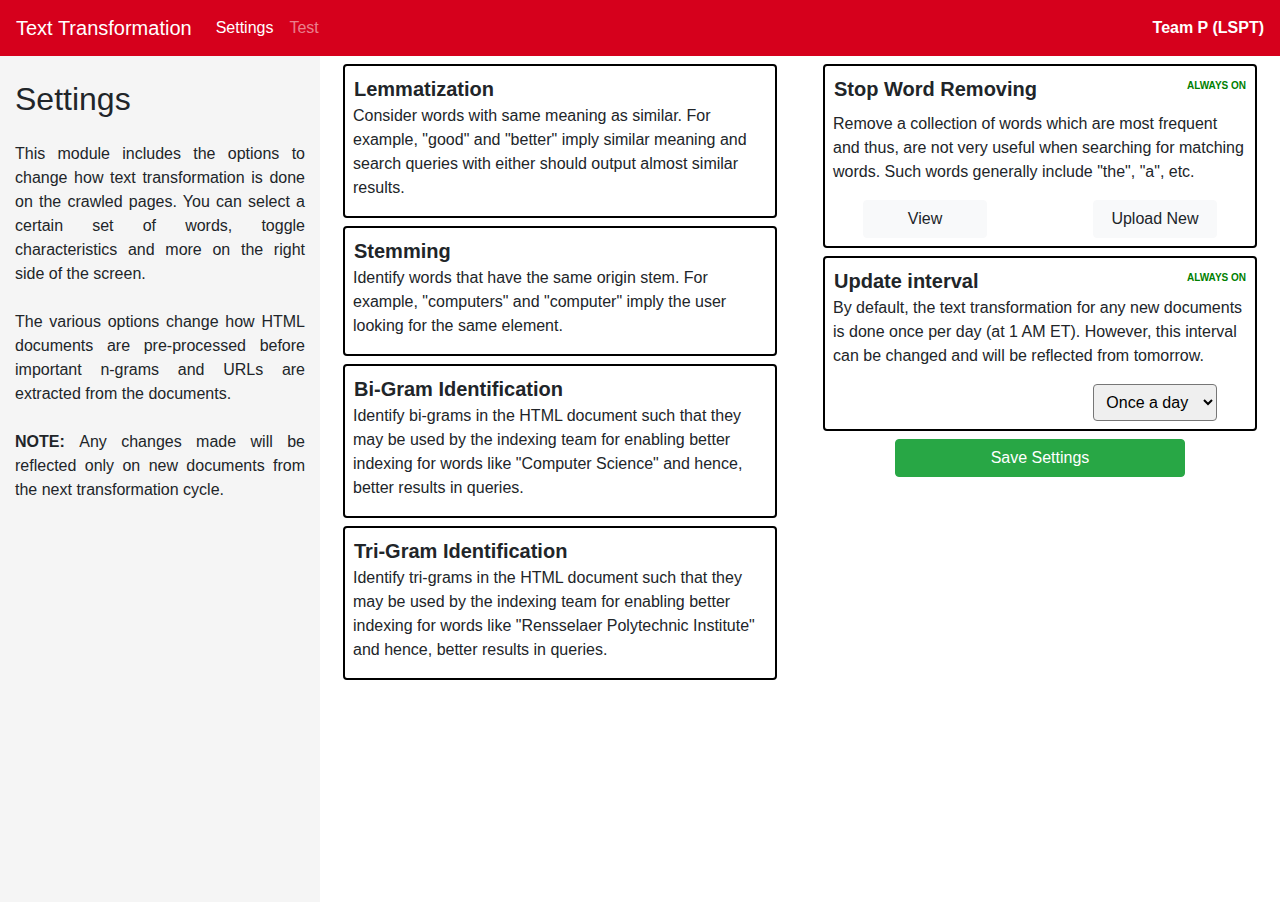
==== templates/index.html @ d432ef00 "Restructure code to support flask structuring" ====
<!DOCTYPE HTML>
<html lang="en">
  <head>
    <meta charset="utf-8">
    <meta name="viewport" content="width=device-width, initial-scale=1, shrink-to-fit=no">
    <link rel="stylesheet" href="https://maxcdn.bootstrapcdn.com/bootstrap/4.0.0/css/bootstrap.min.css" integrity="sha384-Gn5384xqQ1aoWXA+058RXPxPg6fy4IWvTNh0E263XmFcJlSAwiGgFAW/dAiS6JXm" crossorigin="anonymous">
    <link rel="stylesheet" href="https://pro.fontawesome.com/releases/v5.10.0/css/all.css" integrity="sha384-AYmEC3Yw5cVb3ZcuHtOA93w35dYTsvhLPVnYs9eStHfGJvOvKxVfELGroGkvsg+p" crossorigin="anonymous"/>
    <title>Text Transformation</title>
  </head>
  <body>
    <nav class="navbar navbar-expand-lg navbar-dark" style="background-color: #d6001c;">
      <a class="navbar-brand" href="#">Text Transformation</a>
      <button class="navbar-toggler" type="button" data-toggle="collapse" data-target="#mainNav" aria-controls="mainNav" aria-expanded="false" aria-label="Toggle navigation">
        <span class="navbar-toggler-icon"></span>
      </button>

      <div class="collapse navbar-collapse" id="mainNav">
        <ul class="navbar-nav mr-auto">
          <li class="nav-item active">
            <a class="nav-link" href="/">Settings<span class="sr-only">(current)</span></a>
          </li>
          <li class="nav-item">
            <a class="nav-link" href="/test">Test</a>
          </li>
        </ul>
        <div class="my-2" style="color: white;">
          <strong>Team P (LSPT)</strong>
        </div>
      </div>
    </nav>
    <div class="container-fluid" style="height: calc(100vh - 54px);">
      <div class="row" style="height: 100%;">
        <div class="col-lg-3" style="background-color: #F5F5F5">
          <h2 class="my-4">Settings</h2>
          <p class="text-justify">
            This module includes the options to change how text transformation is done on the crawled pages. You can select a certain set of words, toggle characteristics and more on the right side of the screen.<br><br>
            The various options change how HTML documents are pre-processed before important n-grams and URLs are extracted from the documents.<br><br>
            <strong>NOTE: </strong>Any changes made will be reflected only on new documents from the next transformation cycle.
          </p>
        </div>
        <div class="col-lg-9">
          <div class="row">
            <div class="col-md-6">
              <div class="box my-2 mx-2" style="border: 2px solid black; border-radius: 4px;">
                <div class="row pt-2">
                  <div class="col-9 pl-4" style="font-size: 20px; font-weight: bold;">
                    Lemmatization
                  </div>
                  <div class="col-3 pr-4 text-right" style="font-size: 24px; font-weight: bold;">
                    <i class="fa fa-toggle-off" style="color: red;"></i>
                  </div>
                </div>
                <div class="row">
                  <div class="col-12">
                    <p class="mx-2">
                      Consider words with same meaning as similar. For example, "good" and "better" imply similar meaning and search queries with either should output almost similar results.
                    </p>
                  </div>
                </div>
              </div>
              <div class="box my-2 mx-2" style="border: 2px solid black; border-radius: 4px;">
                <div class="row pt-2">
                  <div class="col-9 pl-4" style="font-size: 20px; font-weight: bold;">
                    Stemming
                  </div>
                  <div class="col-3 pr-4 text-right" style="font-size: 24px; font-weight: bold;">
                    <i class="fa fa-toggle-off" style="color: red;"></i>
                  </div>
                </div>
                <div class="row">
                  <div class="col-12">
                    <p class="mx-2">
                      Identify words that have the same origin stem. For example, "computers" and "computer" imply the user looking for the same element.
                    </p>
                  </div>
                </div>
              </div>
              <div class="box my-2 mx-2" style="border: 2px solid black; border-radius: 4px;">
                <div class="row pt-2">
                  <div class="col-9 pl-4" style="font-size: 20px; font-weight: bold;">
                    Bi-Gram Identification
                  </div>
                  <div class="col-3 pr-4 text-right" style="font-size: 24px; font-weight: bold;">
                    <i class="fa fa-toggle-on" style="color: green;"></i>
                  </div>
                </div>
                <div class="row">
                  <div class="col-12">
                    <p class="mx-2">
                      Identify bi-grams in the HTML document such that they may be used by the indexing team for enabling better indexing for words like "Computer Science" and hence, better results in queries.
                    </p>
                  </div>
                </div>
              </div>
              <div class="box my-2 mx-2" style="border: 2px solid black; border-radius: 4px;">
                <div class="row pt-2">
                  <div class="col-9 pl-4" style="font-size: 20px; font-weight: bold;">
                    Tri-Gram Identification
                  </div>
                  <div class="col-3 pr-4 text-right" style="font-size: 24px; font-weight: bold;">
                    <i class="fa fa-toggle-on" style="color: green;"></i>
                  </div>
                </div>
                <div class="row">
                  <div class="col-12">
                    <p class="mx-2">
                      Identify tri-grams in the HTML document such that they may be used by the indexing team for enabling better indexing for words like "Rensselaer Polytechnic Institute" and hence, better results in queries.
                    </p>
                  </div>
                </div>
              </div>
            </div>
            <div class="col-md-6">
              <div class="box my-2 mx-2" style="border: 2px solid black; border-radius: 4px;">
                <div class="row pt-2 pb-2">
                  <div class="col-9 pl-4" style="font-size: 20px; font-weight: bold;">
                    Stop Word Removing
                  </div>
                  <div class="col-3 pr-4 text-right" style="font-size: 10px; font-weight: bold; color: green; line-height: 24px;">
                    ALWAYS ON
                  </div>
                </div>
                <div class="row">
                  <div class="col-12">
                    <p class="mx-2">
                      Remove a collection of words which are most frequent and thus, are not very useful when searching for matching words. Such words generally include "the", "a", etc.
                    </p>
                  </div>
                </div>
                <div class="row">
                  <div class="col-1">
                  </div>
                  <div class="col-4 pb-2">
                    <button type="button" class="btn btn-light btn-block">View</button>
                  </div>
                  <div class="col-2">
                  </div>
                  <div class="col-4 pb-2">
                    <button type="button" class="btn btn-light btn-block">Upload New</button>
                  </div>
                  <div class="col-1">
                  </div>
                </div>
              </div>
              <div class="box my-2 mx-2" style="border: 2px solid black; border-radius: 4px;">
                <div class="row pt-2">
                  <div class="col-9 pl-4" style="font-size: 20px; font-weight: bold;">
                    Update interval
                  </div>
                  <div class="col-3 pr-4 text-right" style="font-size: 10px; font-weight: bold; color: green; line-height: 24px;">
                    ALWAYS ON
                  </div>
                </div>
                <div class="row">
                  <div class="col-12">
                    <p class="mx-2">
                      By default, the text transformation for any new documents is done once per day (at 1 AM ET). However, this interval can be changed and will be reflected from tomorrow.
                    </p>
                  </div>
                </div>
                <div class="row">
                  <div class="col-7">
                  </div>
                  <div class="col-4 pb-2">
                    <select class="px-2 py-2" style="width: 100%; border-style: solid; border-radius: 4px;">
                      <option value="1" selected="selected">Once a day</option>
                      <option value="2">Twice a day</option>
                      <option value="3">Thrice a day</option>
                      <option value="4">Four times a day</option>
                      <option value="5">Five times a day</option>
                    </select>
                  </div>
                  <div class="col-1">
                  </div>
                </div>
              </div>
              <div class="row">
                <div class="col-2">
                </div>
                <div class="col-8">
                  <button type="button" class="btn btn-success btn-block">Save Settings</button>
                </div>
                <div class="col-2">
                </div>
              </div>
            </div>
          </div>
        </div>
      </div>
    </div>
    <script src="https://code.jquery.com/jquery-3.2.1.slim.min.js" integrity="sha384-KJ3o2DKtIkvYIK3UENzmM7KCkRr/rE9/Qpg6aAZGJwFDMVNA/GpGFF93hXpG5KkN" crossorigin="anonymous"></script>
    <script src="https://cdnjs.cloudflare.com/ajax/libs/popper.js/1.12.9/umd/popper.min.js" integrity="sha384-ApNbgh9B+Y1QKtv3Rn7W3mgPxhU9K/ScQsAP7hUibX39j7fakFPskvXusvfa0b4Q" crossorigin="anonymous"></script>
    <script src="https://maxcdn.bootstrapcdn.com/bootstrap/4.0.0/js/bootstrap.min.js" integrity="sha384-JZR6Spejh4U02d8jOt6vLEHfe/JQGiRRSQQxSfFWpi1MquVdAyjUar5+76PVCmYl" crossorigin="anonymous"></script>
  </body>
</html>
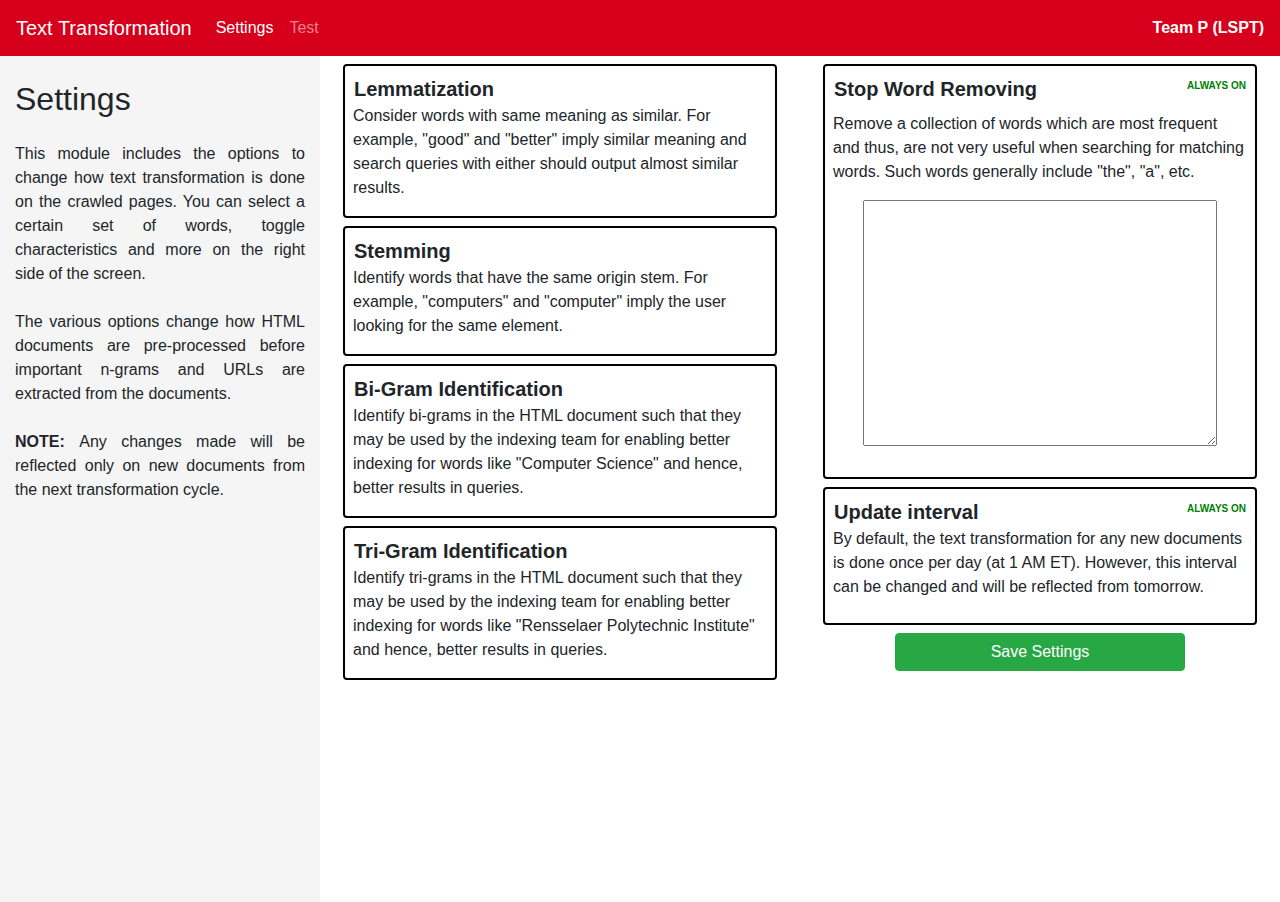
==== commit 266dc45a: "Merge pull request #5 from sen-francis/ui" ====
--- a/templates/index.html
+++ b/templates/index.html
@@ -5,6 +5,7 @@
     <meta name="viewport" content="width=device-width, initial-scale=1, shrink-to-fit=no">
     <link rel="stylesheet" href="https://maxcdn.bootstrapcdn.com/bootstrap/4.0.0/css/bootstrap.min.css" integrity="sha384-Gn5384xqQ1aoWXA+058RXPxPg6fy4IWvTNh0E263XmFcJlSAwiGgFAW/dAiS6JXm" crossorigin="anonymous">
     <link rel="stylesheet" href="https://pro.fontawesome.com/releases/v5.10.0/css/all.css" integrity="sha384-AYmEC3Yw5cVb3ZcuHtOA93w35dYTsvhLPVnYs9eStHfGJvOvKxVfELGroGkvsg+p" crossorigin="anonymous"/>
+    <link rel="stylesheet" href="static/index.css">
     <title>Text Transformation</title>
   </head>
   <body>
@@ -46,8 +47,7 @@
                   <div class="col-9 pl-4" style="font-size: 20px; font-weight: bold;">
                     Lemmatization
                   </div>
-                  <div class="col-3 pr-4 text-right" style="font-size: 24px; font-weight: bold;">
-                    <i class="fa fa-toggle-off" style="color: red;"></i>
+                  <div class="col-3 pr-4 text-right" style="font-size: 20px; font-weight: bold;" id="lemmatization_toggle">
                   </div>
                 </div>
                 <div class="row">
@@ -63,8 +63,7 @@
                   <div class="col-9 pl-4" style="font-size: 20px; font-weight: bold;">
                     Stemming
                   </div>
-                  <div class="col-3 pr-4 text-right" style="font-size: 24px; font-weight: bold;">
-                    <i class="fa fa-toggle-off" style="color: red;"></i>
+                  <div class="col-3 pr-4 text-right" style="font-size: 24px; font-weight: bold;" id="stemming_toggle">
                   </div>
                 </div>
                 <div class="row">
@@ -80,8 +79,7 @@
                   <div class="col-9 pl-4" style="font-size: 20px; font-weight: bold;">
                     Bi-Gram Identification
                   </div>
-                  <div class="col-3 pr-4 text-right" style="font-size: 24px; font-weight: bold;">
-                    <i class="fa fa-toggle-on" style="color: green;"></i>
+                  <div class="col-3 pr-4 text-right" style="font-size: 24px; font-weight: bold;" id="bi_gram_toggle">
                   </div>
                 </div>
                 <div class="row">
@@ -97,8 +95,7 @@
                   <div class="col-9 pl-4" style="font-size: 20px; font-weight: bold;">
                     Tri-Gram Identification
                   </div>
-                  <div class="col-3 pr-4 text-right" style="font-size: 24px; font-weight: bold;">
-                    <i class="fa fa-toggle-on" style="color: green;"></i>
+                  <div class="col-3 pr-4 text-right" style="font-size: 24px; font-weight: bold;" id="tri_gram_toggle">
                   </div>
                 </div>
                 <div class="row">
@@ -130,13 +127,8 @@
                 <div class="row">
                   <div class="col-1">
                   </div>
-                  <div class="col-4 pb-2">
-                    <button type="button" class="btn btn-light btn-block">View</button>
-                  </div>
-                  <div class="col-2">
-                  </div>
-                  <div class="col-4 pb-2">
-                    <button type="button" class="btn btn-light btn-block">Upload New</button>
+                  <div class="col-10 mb-4">
+                    <textarea id="stop_words" style="width: 100%;" rows="10"></textarea>
                   </div>
                   <div class="col-1">
                   </div>
@@ -161,14 +153,7 @@
                 <div class="row">
                   <div class="col-7">
                   </div>
-                  <div class="col-4 pb-2">
-                    <select class="px-2 py-2" style="width: 100%; border-style: solid; border-radius: 4px;">
-                      <option value="1" selected="selected">Once a day</option>
-                      <option value="2">Twice a day</option>
-                      <option value="3">Thrice a day</option>
-                      <option value="4">Four times a day</option>
-                      <option value="5">Five times a day</option>
-                    </select>
+                  <div class="col-4 pb-2" id="update_dropdown">
                   </div>
                   <div class="col-1">
                   </div>
@@ -178,7 +163,7 @@
                 <div class="col-2">
                 </div>
                 <div class="col-8">
-                  <button type="button" class="btn btn-success btn-block">Save Settings</button>
+                  <button type="button" class="btn btn-success btn-block" onclick="saveConfig();">Save Settings</button>
                 </div>
                 <div class="col-2">
                 </div>
@@ -191,5 +176,6 @@
     <script src="https://code.jquery.com/jquery-3.2.1.slim.min.js" integrity="sha384-KJ3o2DKtIkvYIK3UENzmM7KCkRr/rE9/Qpg6aAZGJwFDMVNA/GpGFF93hXpG5KkN" crossorigin="anonymous"></script>
     <script src="https://cdnjs.cloudflare.com/ajax/libs/popper.js/1.12.9/umd/popper.min.js" integrity="sha384-ApNbgh9B+Y1QKtv3Rn7W3mgPxhU9K/ScQsAP7hUibX39j7fakFPskvXusvfa0b4Q" crossorigin="anonymous"></script>
     <script src="https://maxcdn.bootstrapcdn.com/bootstrap/4.0.0/js/bootstrap.min.js" integrity="sha384-JZR6Spejh4U02d8jOt6vLEHfe/JQGiRRSQQxSfFWpi1MquVdAyjUar5+76PVCmYl" crossorigin="anonymous"></script>
+    <script src="static/index.js"></script>
   </body>
 </html>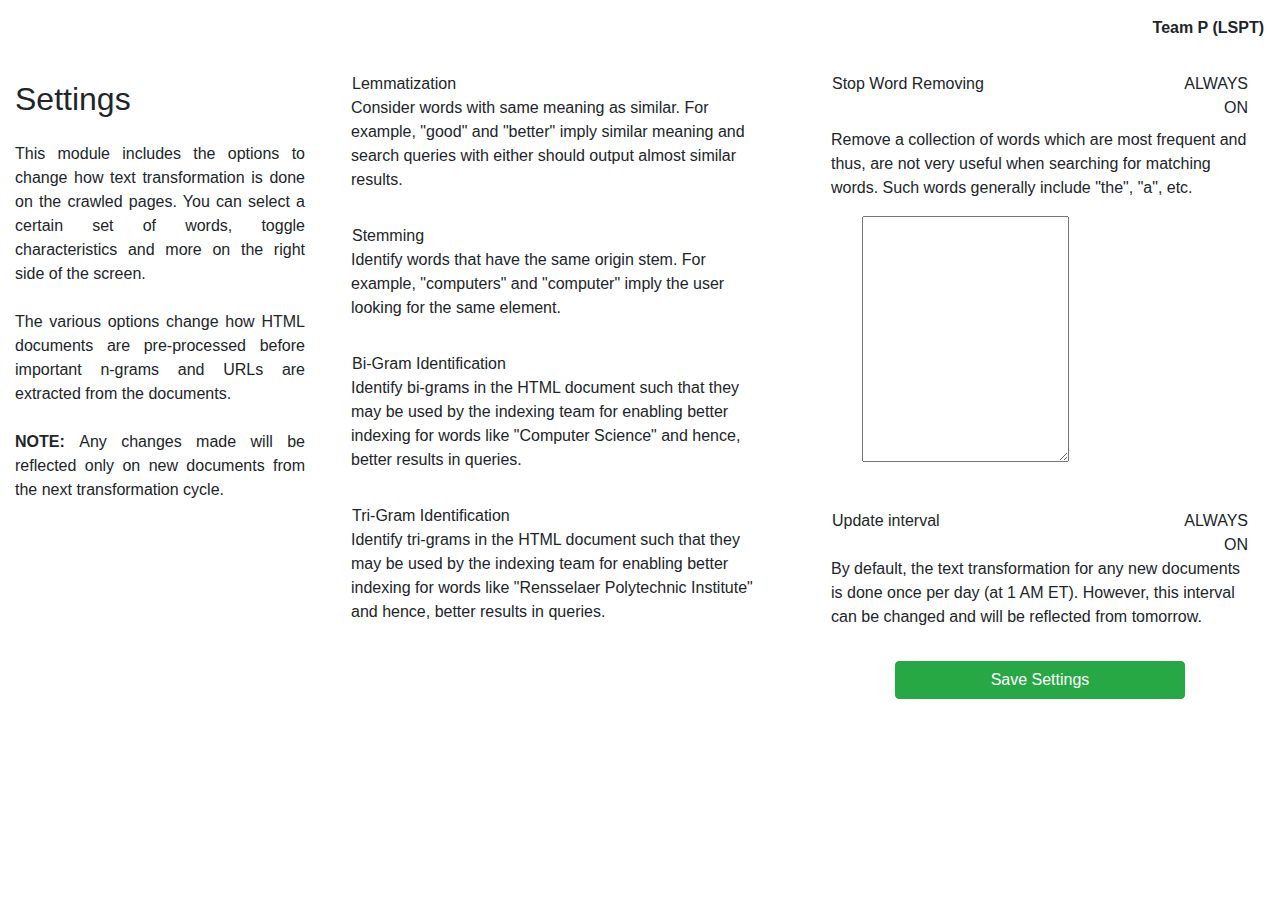
==== commit 1747f57c: "Keep HTML and CSS separate into their own files" ====
--- a/templates/index.html
+++ b/templates/index.html
@@ -1,20 +1,23 @@
 <!DOCTYPE HTML>
 <html lang="en">
   <head>
+    <!-- Include important meta information -->
     <meta charset="utf-8">
     <meta name="viewport" content="width=device-width, initial-scale=1, shrink-to-fit=no">
+    <!-- Include stylesheets -->
     <link rel="stylesheet" href="https://maxcdn.bootstrapcdn.com/bootstrap/4.0.0/css/bootstrap.min.css" integrity="sha384-Gn5384xqQ1aoWXA+058RXPxPg6fy4IWvTNh0E263XmFcJlSAwiGgFAW/dAiS6JXm" crossorigin="anonymous">
     <link rel="stylesheet" href="https://pro.fontawesome.com/releases/v5.10.0/css/all.css" integrity="sha384-AYmEC3Yw5cVb3ZcuHtOA93w35dYTsvhLPVnYs9eStHfGJvOvKxVfELGroGkvsg+p" crossorigin="anonymous"/>
+    <link rel="stylesheet" href="static/common.css">
     <link rel="stylesheet" href="static/index.css">
     <title>Text Transformation</title>
   </head>
-  <body>
-    <nav class="navbar navbar-expand-lg navbar-dark" style="background-color: #d6001c;">
+  <body id="main">
+    <!-- Navigation bar -->
+    <nav class="navbar navbar-expand-lg navbar-dark nav-custom">
       <a class="navbar-brand" href="#">Text Transformation</a>
       <button class="navbar-toggler" type="button" data-toggle="collapse" data-target="#mainNav" aria-controls="mainNav" aria-expanded="false" aria-label="Toggle navigation">
         <span class="navbar-toggler-icon"></span>
       </button>
-
       <div class="collapse navbar-collapse" id="mainNav">
         <ul class="navbar-nav mr-auto">
           <li class="nav-item active">
@@ -24,14 +27,16 @@
             <a class="nav-link" href="/test">Test</a>
           </li>
         </ul>
-        <div class="my-2" style="color: white;">
+        <div class="my-2 right-nav-text">
           <strong>Team P (LSPT)</strong>
         </div>
       </div>
     </nav>
-    <div class="container-fluid" style="height: calc(100vh - 54px);">
-      <div class="row" style="height: 100%;">
-        <div class="col-lg-3" style="background-color: #F5F5F5">
+    <!-- Content -->
+    <div class="container-fluid all-content">
+      <div class="row content-area">
+        <!-- Side bar with information about page -->
+        <div class="col-lg-3 info-panel">
           <h2 class="my-4">Settings</h2>
           <p class="text-justify">
             This module includes the options to change how text transformation is done on the crawled pages. You can select a certain set of words, toggle characteristics and more on the right side of the screen.<br><br>
@@ -39,15 +44,16 @@
             <strong>NOTE: </strong>Any changes made will be reflected only on new documents from the next transformation cycle.
           </p>
         </div>
+        <!-- Toggle options -->
         <div class="col-lg-9">
           <div class="row">
             <div class="col-md-6">
-              <div class="box my-2 mx-2" style="border: 2px solid black; border-radius: 4px;">
+              <div class="box my-2 mx-2">
                 <div class="row pt-2">
-                  <div class="col-9 pl-4" style="font-size: 20px; font-weight: bold;">
+                  <div class="col-9 pl-4 box-header">
                     Lemmatization
                   </div>
-                  <div class="col-3 pr-4 text-right" style="font-size: 20px; font-weight: bold;" id="lemmatization_toggle">
+                  <div class="col-3 pr-4 text-right toggle-area" id="lemmatization_toggle">
                   </div>
                 </div>
                 <div class="row">
@@ -58,12 +64,12 @@
                   </div>
                 </div>
               </div>
-              <div class="box my-2 mx-2" style="border: 2px solid black; border-radius: 4px;">
+              <div class="box my-2 mx-2">
                 <div class="row pt-2">
-                  <div class="col-9 pl-4" style="font-size: 20px; font-weight: bold;">
+                  <div class="col-9 pl-4 box-header">
                     Stemming
                   </div>
-                  <div class="col-3 pr-4 text-right" style="font-size: 24px; font-weight: bold;" id="stemming_toggle">
+                  <div class="col-3 pr-4 text-right toggle-area" id="stemming_toggle">
                   </div>
                 </div>
                 <div class="row">
@@ -74,12 +80,12 @@
                   </div>
                 </div>
               </div>
-              <div class="box my-2 mx-2" style="border: 2px solid black; border-radius: 4px;">
+              <div class="box my-2 mx-2">
                 <div class="row pt-2">
-                  <div class="col-9 pl-4" style="font-size: 20px; font-weight: bold;">
+                  <div class="col-9 pl-4 box-header">
                     Bi-Gram Identification
                   </div>
-                  <div class="col-3 pr-4 text-right" style="font-size: 24px; font-weight: bold;" id="bi_gram_toggle">
+                  <div class="col-3 pr-4 text-right toggle-area" id="bi_gram_toggle">
                   </div>
                 </div>
                 <div class="row">
@@ -90,12 +96,12 @@
                   </div>
                 </div>
               </div>
-              <div class="box my-2 mx-2" style="border: 2px solid black; border-radius: 4px;">
+              <div class="box my-2 mx-2">
                 <div class="row pt-2">
-                  <div class="col-9 pl-4" style="font-size: 20px; font-weight: bold;">
+                  <div class="col-9 pl-4 box-header">
                     Tri-Gram Identification
                   </div>
-                  <div class="col-3 pr-4 text-right" style="font-size: 24px; font-weight: bold;" id="tri_gram_toggle">
+                  <div class="col-3 pr-4 text-right toggle-area" id="tri_gram_toggle">
                   </div>
                 </div>
                 <div class="row">
@@ -108,12 +114,12 @@
               </div>
             </div>
             <div class="col-md-6">
-              <div class="box my-2 mx-2" style="border: 2px solid black; border-radius: 4px;">
+              <div class="box my-2 mx-2">
                 <div class="row pt-2 pb-2">
-                  <div class="col-9 pl-4" style="font-size: 20px; font-weight: bold;">
+                  <div class="col-9 pl-4 box-header">
                     Stop Word Removing
                   </div>
-                  <div class="col-3 pr-4 text-right" style="font-size: 10px; font-weight: bold; color: green; line-height: 24px;">
+                  <div class="col-3 pr-4 text-right toggle-always-on">
                     ALWAYS ON
                   </div>
                 </div>
@@ -128,18 +134,18 @@
                   <div class="col-1">
                   </div>
                   <div class="col-10 mb-4">
-                    <textarea id="stop_words" style="width: 100%;" rows="10"></textarea>
+                    <textarea class="text-space" id="stop_words" rows="10"></textarea>
                   </div>
                   <div class="col-1">
                   </div>
                 </div>
               </div>
-              <div class="box my-2 mx-2" style="border: 2px solid black; border-radius: 4px;">
+              <div class="box my-2 mx-2">
                 <div class="row pt-2">
-                  <div class="col-9 pl-4" style="font-size: 20px; font-weight: bold;">
+                  <div class="col-9 pl-4 box-header">
                     Update interval
                   </div>
-                  <div class="col-3 pr-4 text-right" style="font-size: 10px; font-weight: bold; color: green; line-height: 24px;">
+                  <div class="col-3 pr-4 text-right toggle-always-on">
                     ALWAYS ON
                   </div>
                 </div>
@@ -163,7 +169,7 @@
                 <div class="col-2">
                 </div>
                 <div class="col-8">
-                  <button type="button" class="btn btn-success btn-block" onclick="saveConfig();">Save Settings</button>
+                  <button type="button" class="btn btn-success btn-block" onclick="saveConfig();" id="save">Save Settings</button>
                 </div>
                 <div class="col-2">
                 </div>
@@ -173,9 +179,11 @@
         </div>
       </div>
     </div>
+    <!-- Include scripts -->
     <script src="https://code.jquery.com/jquery-3.2.1.slim.min.js" integrity="sha384-KJ3o2DKtIkvYIK3UENzmM7KCkRr/rE9/Qpg6aAZGJwFDMVNA/GpGFF93hXpG5KkN" crossorigin="anonymous"></script>
     <script src="https://cdnjs.cloudflare.com/ajax/libs/popper.js/1.12.9/umd/popper.min.js" integrity="sha384-ApNbgh9B+Y1QKtv3Rn7W3mgPxhU9K/ScQsAP7hUibX39j7fakFPskvXusvfa0b4Q" crossorigin="anonymous"></script>
     <script src="https://maxcdn.bootstrapcdn.com/bootstrap/4.0.0/js/bootstrap.min.js" integrity="sha384-JZR6Spejh4U02d8jOt6vLEHfe/JQGiRRSQQxSfFWpi1MquVdAyjUar5+76PVCmYl" crossorigin="anonymous"></script>
+    <script src="static/common.js"></script>
     <script src="static/index.js"></script>
   </body>
 </html>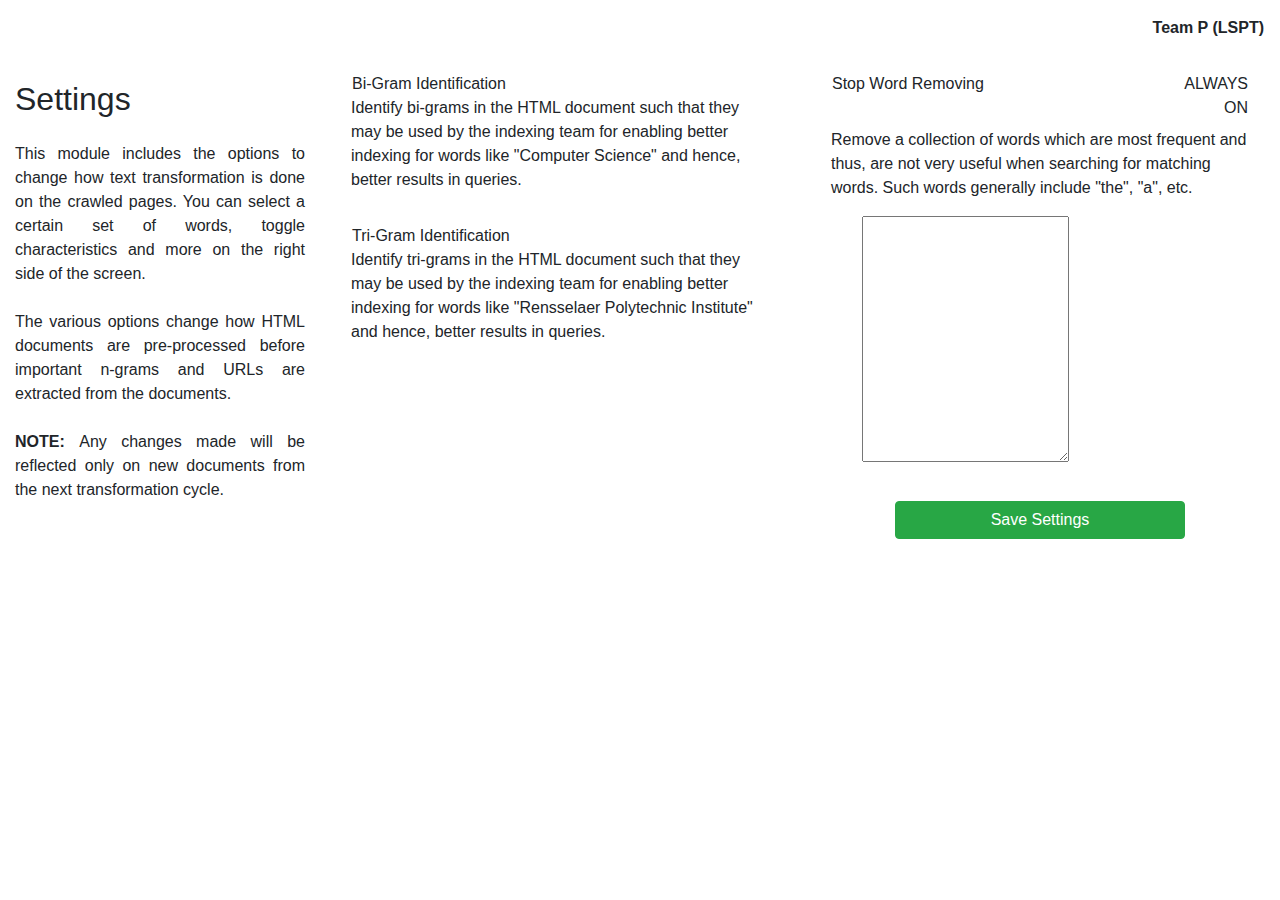
==== commit b9305568: "Add integration with rest of the service" ====
--- a/templates/index.html
+++ b/templates/index.html
@@ -48,38 +48,6 @@
         <div class="col-lg-9">
           <div class="row">
             <div class="col-md-6">
-              <div class="box my-2 mx-2">
-                <div class="row pt-2">
-                  <div class="col-9 pl-4 box-header">
-                    Lemmatization
-                  </div>
-                  <div class="col-3 pr-4 text-right toggle-area" id="lemmatization_toggle">
-                  </div>
-                </div>
-                <div class="row">
-                  <div class="col-12">
-                    <p class="mx-2">
-                      Consider words with same meaning as similar. For example, "good" and "better" imply similar meaning and search queries with either should output almost similar results.
-                    </p>
-                  </div>
-                </div>
-              </div>
-              <div class="box my-2 mx-2">
-                <div class="row pt-2">
-                  <div class="col-9 pl-4 box-header">
-                    Stemming
-                  </div>
-                  <div class="col-3 pr-4 text-right toggle-area" id="stemming_toggle">
-                  </div>
-                </div>
-                <div class="row">
-                  <div class="col-12">
-                    <p class="mx-2">
-                      Identify words that have the same origin stem. For example, "computers" and "computer" imply the user looking for the same element.
-                    </p>
-                  </div>
-                </div>
-              </div>
               <div class="box my-2 mx-2">
                 <div class="row pt-2">
                   <div class="col-9 pl-4 box-header">
@@ -140,31 +108,6 @@
                   </div>
                 </div>
               </div>
-              <div class="box my-2 mx-2">
-                <div class="row pt-2">
-                  <div class="col-9 pl-4 box-header">
-                    Update interval
-                  </div>
-                  <div class="col-3 pr-4 text-right toggle-always-on">
-                    ALWAYS ON
-                  </div>
-                </div>
-                <div class="row">
-                  <div class="col-12">
-                    <p class="mx-2">
-                      By default, the text transformation for any new documents is done once per day (at 1 AM ET). However, this interval can be changed and will be reflected from tomorrow.
-                    </p>
-                  </div>
-                </div>
-                <div class="row">
-                  <div class="col-7">
-                  </div>
-                  <div class="col-4 pb-2" id="update_dropdown">
-                  </div>
-                  <div class="col-1">
-                  </div>
-                </div>
-              </div>
               <div class="row">
                 <div class="col-2">
                 </div>
